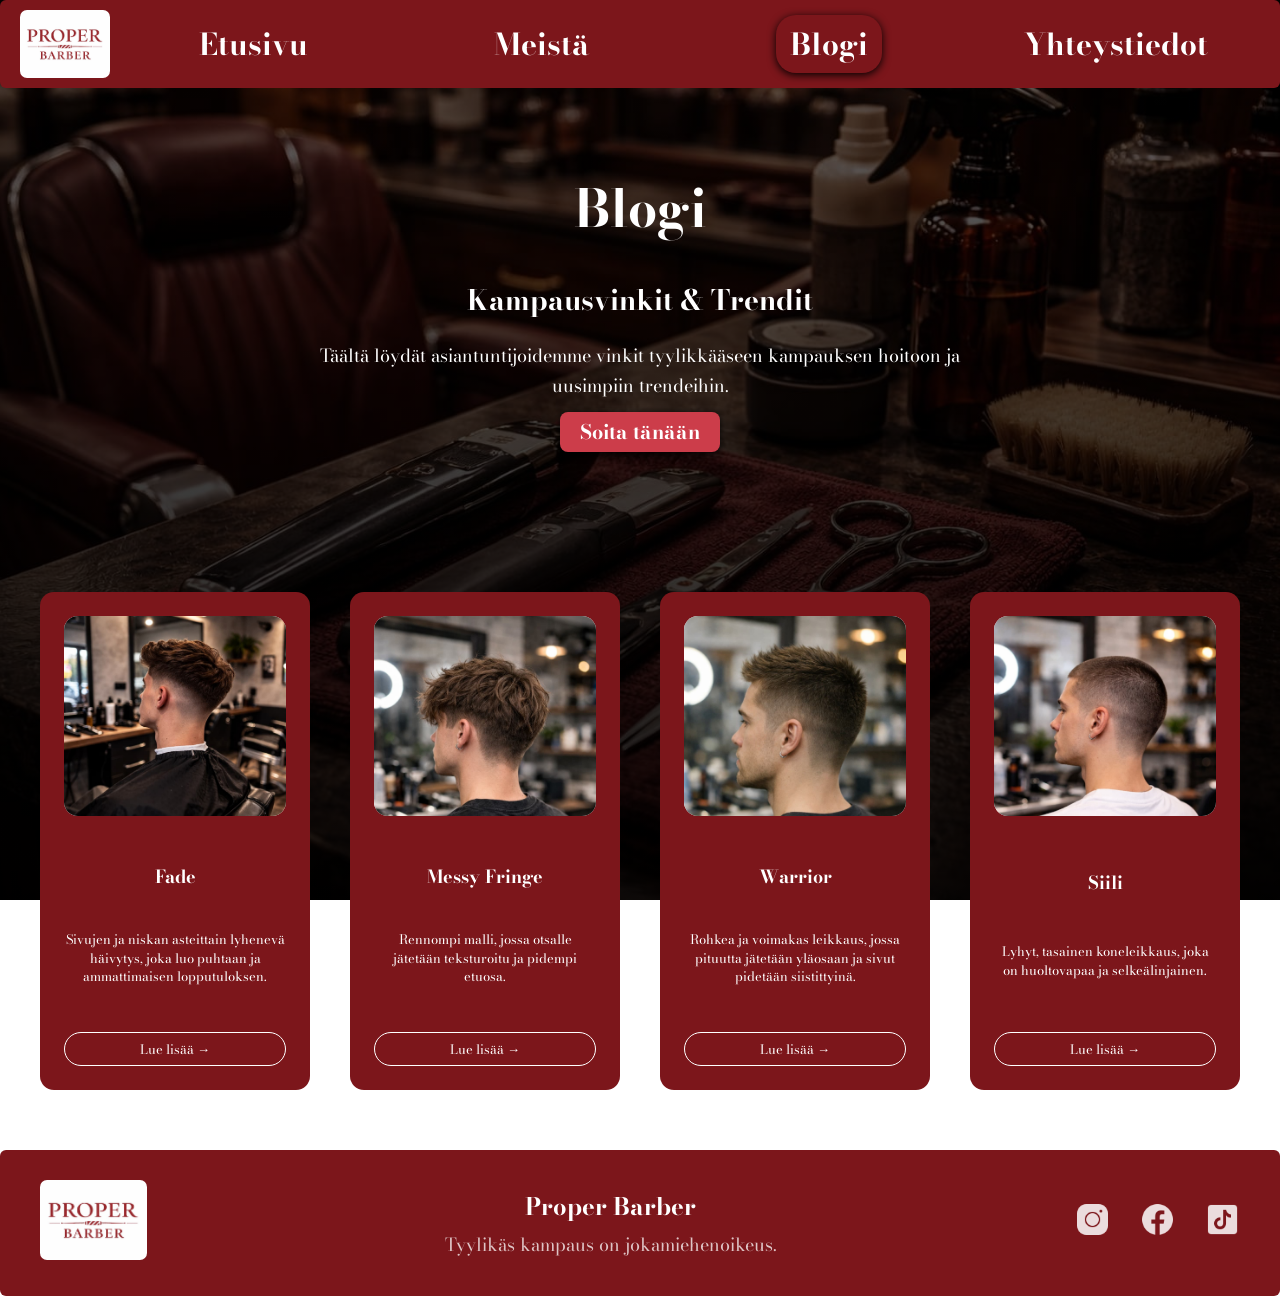
==== blogi.html @ 0a4a6870 "Update blogi.html" ====
<!DOCTYPE html>
<html lang="fi">
<head>
    <meta charset="UTF-8">
    <meta name="viewport" content="width=device-width, initial-scale=1.0">
    <title>Blogi</title>
    <link rel="stylesheet" href="tyyli.css">
    <link rel="preconnect" href="https://fonts.googleapis.com">
    <link rel="preconnect" href="https://fonts.gstatic.com" crossorigin>
    <link href="https://fonts.googleapis.com/css2?family=Bodoni+Moda:wght@400;700&display=swap" rel="stylesheet">
</head>

<body>

<!-- yläpalkki -->
<nav>
    <img class="logo" src="images/common/pb_logo.jpg" alt="Proper Barber logo">
    <ul>
        <li><a href="index.html">Etusivu</a></li>
        <li><a href="meista.html">Meistä</a></li>
        <li><a class="valittu" href="blogi.html">Blogi</a></li>
        <li><a href="yhteystiedot.html">Yhteystiedot</a></li>
    </ul>
</nav>

<!-- otsikko ja teksti -->
<div class="blogi-teksti">
    <h1>Blogi</h1>
    <h2>Kampausvinkit & Trendit</h2>
    <p>Täältä löydät asiantuntijoidemme vinkit tyylikkääseen kampauksen hoitoon ja uusimpiin trendeihin.</p>
    <button class="cta" onclick="location.href='tel:0451671886'">Soita tänään</button>
</div>

<!-- hiustyyli kortit -->
<div class="hius-grid">

    <article class="hius">
        <img src="images/blogi/fade.jpg" alt="Fade hiustyyli">
        <h3>Fade</h3>
        <p>Sivujen ja niskan asteittain lyhenevä häivytys, joka luo puhtaan ja ammattimaisen lopputuloksen.</p>
        <a class="lue-lisaa" href="#">Lue lisää →</a>
    </article>

    <article class="hius">
        <img src="images/blogi/fringe.jpg" alt="Messy Fringe hiustyyli">
        <h3>Messy Fringe</h3>
        <p>Rennompi malli, jossa otsalle jätetään teksturoitu ja pidempi etuosa.</p>
        <a class="lue-lisaa" href="#">Lue lisää →</a>
    </article>

    <article class="hius">
        <img src="images/blogi/warrior.jpg" alt="Warrior hiustyyli">
        <h3>Warrior</h3>
        <p>Rohkea ja voimakas leikkaus, jossa pituutta jätetään yläosaan ja sivut pidetään siistittyinä.</p>
        <a class="lue-lisaa" href="#">Lue lisää →</a>
    </article>

    <article class="hius">
        <img src="images/blogi/buzz.jpg" alt="Siili hiustyyli">
        <h3>Siili</h3>
        <p>Lyhyt, tasainen koneleikkaus, joka on huoltovapaa ja selkeälinjainen.</p>
        <a class="lue-lisaa" href="#">Lue lisää →</a>
    </article>

</div>

<!-- alapalkki -->
<footer>
        <a href="index.html"><img class="logofooter" src="images/common/pb_logo.jpg" alt="Proper Barber logo"></a>

        <div class="footer-mid">
            <p class="footer-title">Proper Barber</p>
            <p>Tyylikäs kampaus on jokamiehenoikeus.</p>
        </div>

        <div class="footer-some">
            <a href="https://instagram.com" target="_blank">
                <img class="instagram" src="images/common/instagram.png" alt="Instagram">
            </a>
            <a href="https://facebook.com" target="_blank">
                <img class="facebook" src="images/common/facebook.png" alt="Facebook">
            </a>
            <a href="https://tiktok.com" target="_blank">
                <img class="tiktok" src="images/common/tiktok.png" alt="TikTok">
            </a>
        </div>
    </footer>

</body>
</html>
---- tyyli.css ----
/* Tästä alkaa Indexin omat CSS */

/* 1. Pääkuvan, kuvatekstin, otsikon ja leipätekstin asetukset */

.paaSisalto {
    display: flex;
    align-items: flex-start;
    gap: 15px;
    color: white;
}

.paa-kuva {
    width: 500px;
    height: 375px;
    border-style: solid;
    border-width: 3px;
    border-radius: 6px;
    margin-left: 5px;  
}

.teksti {
    margin-left: 70px;
}

.otsikko {
    justify-content: center;
    background-color: rgba(0, 0, 0, 0.8);
    text-align: center;
    border-radius: 10px;
    width: 60%;
    margin: 0 auto;
    padding-bottom: 2.5%;
    box-shadow: 5px 5px 5px rgba(1, 1, 1, 1);   
}

.index-esittely {
    color: white;
    font-size: larger;
   justify-content: center;
    display: flex;
    flex-direction: column;
    text-align: center;
    background-color: rgba(0, 0, 0, 0.8);
    border-radius: 12px;
    box-shadow: 0 2px 8px rgba(0, 0, 0, 1);
    width: 74%;
    line-height: 1.5;
    margin-left: 110px;
}

.index-esittely p {
    margin: 14px 0;
}

.index-esittely a {
    text-decoration: underline;
    text-decoration-thickness: 0.02px;
    text-underline-offset: 2px;
}

.index-linkit {
    text-decoration: none;
    color: white;
}

.index-cta {
    background-color: rgb(204, 61, 74);
    color: white;
    width: 160px;
    height: 40px;
    font-size: 20px;
    font-weight: bold;
    border-radius: 8px;
    border: none;
    font-family: inherit;
    box-shadow: 0 2px 8px rgba(0, 0, 0, 1);
    display: block;
    margin-left: auto;
    margin-right: auto;
}

.index-cta:hover {
    transform: scale(1.1);
    cursor: pointer;
}

.index-cta:active {
    opacity: 0.8;
}

/* 2. Toimitilojen kuville, otsikoille ja leipätekstille omat ominaisuudet. */

.toimitilat {
    color: white;
    font-size: larger;
    display: flex;
    align-items: center;
    text-align: center;
    justify-content: space-between;
    background-color: rgb(124, 22, 27);
    border-radius: 12px;
    padding: 20px;
    box-shadow: 0 2px 8px rgba(0, 0, 0, 1);
    max-width: 85%;
    width: 100%;
    margin: 0 auto;
    box-sizing: border-box;
}

.toimitila-kuvat{
    height: 210px;
    border-color: white;
    border-style: solid;
    border-width: 3px;
    border-radius: 6px;
}

/* Tästä alkaa Yhteystieto-sivun omat CSS */

/* 1. Sivun ominaisuudet */
:root {
  --brand-color: rgb(124, 22, 27);
}

.yhteystiedot-main {
  margin: 8px;
}

body {
  margin: 0;
  background-image:
    linear-gradient(rgba(0, 0, 0, 0.6), rgba(0, 0, 0, 0.9)),
    url('parturi.jpg');
  background-size: cover;
  background-position: center;
  background-attachment: fixed;
  font-family: "Bodoni Moda", serif;
}

html {
  scroll-behavior: smooth;
}

/* 2. Navigoinnin ja sen sisällön ominaisuudet */
nav {
  background-color: var(--brand-color);
  display: flex;
  align-items: center;
  border-radius: 6px;
  padding: 10px 20px;
}

nav ul {
  list-style: none;
  display: flex;
  flex: 1;
  justify-content: space-evenly;
  align-items: center;
  margin: 0;
  padding: 0;
  font-size: clamp(20px, 2.5vw, 30px);
  color: white;
}

nav li {
  flex: 1;
  text-align: center;
}

nav a {
  text-decoration: none;
  color: white;
  font-weight: bold;
}

nav a:hover {
  opacity: 0.75;
}

nav a.valittu {
  box-shadow: 0 2px 8px rgba(0, 0, 0, 1);
  padding: 6px 14px;
  border-radius: 20px;
}

.logo {
  display: block;
  width: 90px;
  border-radius: 7px;
}

/* 3. Alku teksti */

.yhteystieto-h1 {
  text-align: center;
  color: white;
  text-shadow: 3px 3px #000000;
  font-size: 45px;
  margin-bottom: 10px;
}

.intro-paragraph {
  text-align: center;
  color: white;
  text-shadow: 2px 2px #000000;
  font-size: 20px;
}

/* 4. maps upotus */

.maps-wrapper {
  display: flex;
  gap: 30px;
  margin-top: 40px;
  margin-bottom: 40px;
  flex-wrap: wrap;
}

.map-card {
  flex: 1 1 calc(33.333% - 20px);
  border-radius: 16px;
  overflow: hidden;
  box-shadow: 0 25px 60px rgba(0, 0, 0, 0.6);
  transition: transform 0.3s ease;
  background-color: var(--brand-color);
  outline: 4px solid var(--brand-color);
}

.map-card iframe {
  border-radius: 16px;
  width: 100%;
  height: 350px;
  border: 0;
}

.map-card:hover {
  transform: translateY(-6px);
}

.card-footer {
  display: flex;
  justify-content: center;
  align-items: center;
  padding: 16px 20px;
}

.yhteystieto-h2 {
  text-align: center;
  color: white;
  font-size: 25px;
  margin: 0;
}

.map-paragraph {
  text-align: center;
  color: white;
  font-size: 17px;
  margin: 0;
}

.card-footer>div {
  flex: 1;
}

.card-footer>div:last-child {
  text-align: center;
}


/* 5. Liikkeiden infosektiot */
.store-sections {
  display: flex;
  flex-direction: column;
  gap: 30px;
  margin-bottom: 50px;
}

.store-info-card {
  display: flex;
  border-radius: 16px;
  overflow: hidden;
  box-shadow: 0 25px 60px rgba(0, 0, 0, 0.6);
  background-color: var(--brand-color);
}

.store-info-left {
  flex: 1;
  padding: 36px 40px;
  display: grid;
  grid-template-columns: minmax(0, 350px) 1fr;
  gap: 30px 0px;
  align-content: start;
}

.store-info-right {
  flex: 0 0 45%;
  max-width: 45%;
  padding: 12px;
}

.store-info-block {
  display: flex;
  flex-direction: column;
  gap: 2px;
}

.store-info-row {
  display: contents;
}

.store-info-text {
  color: white;
  font-size: 17px;
  margin: 0;
  line-height: 1.6;
}

.yhteystieto-h3 {
  color: white;
  font-size: 32px;
  margin: 0 0 4px 0;
  border-bottom: 2px solid rgba(255, 255, 255, 0.25);
  padding-bottom: 14px;
  grid-column: 1 / -1;
}

.yhteystieto-h4 {
  color: white;
  font-size: 20px;
  font-weight: bold;
  text-transform: uppercase;
  letter-spacing: 0.08em;
  margin: 0 0 4px 0;
}

.store-photo {
  width: 100%;
  height: 100%;
  border-radius: 16px;
  object-fit: cover;
  display: block;
}

/* 6. CTA ominaisuudet */

.cta {
  background-color: rgb(204, 61, 74);
  color: white;
  width: 160px;
  height: 40px;
  font-size: 20px;
  font-weight: bold;
  font-family: inherit;
  border: none;
  border-radius: 8px;
  box-shadow: 0 2px 8px rgba(0, 0, 0, 1);
  margin-top: 10px;
}

.cta:hover {
  transform: scale(1.03);
  cursor: pointer;
}

.cta:active {
  background: black;
  opacity: 0.8;
}

/* 7. Footerin ja sen sisällön ominaisuudet */

footer {
  background-color: var(--brand-color);
  display: flex;
  align-items: center;
  justify-content: space-between;
  border-radius: 6px;
  padding: 30px 40px;
  min-height: 80px;
}

.footer-mid {
  text-align: center;
}

.footer-some {
  display: flex;
  align-items: center;
  gap: 30px;
}

.instagram,
.tiktok,
.facebook {
  height: 35px;
  width: auto;
  opacity: 0.85;
}

footer a {
  text-decoration: none;
  color: white;
  font-weight: bold;
}

footer a:hover {
  opacity: 0.75;
}

.footer-title {
  color: white;
  margin: 0 0 6px 0;
  font-size: 24px;
  font-weight: bold;
}

footer p {
  color: rgba(255, 255, 255, 0.75);
  margin: 0;
  font-size: 18px;
}

.logofooter {
  height: 80px;
  width: auto;
  border-radius: 7px;
}

/* 8. Tabletti */
@media (max-width: 1024px) {

  nav a.valittu {
    padding: 4px 6px;
  }

  .logo {
    width: 50px;
  }

  .map-card {
    flex: 1 1 calc(50% - 15px);
  }

  .store-info-card {
    flex-direction: column;
  }

  .store-info-left {
    display: flex;
    flex-direction: column;
    padding: 24px 20px;
    text-align: center;
  }

  .store-info-right {
    flex: none;
    max-width: 100%;
    height: 300px;
    order: -1;
  }

  .store-info-block {
    flex: 1;
  }

  .store-info-row {
    display: flex;
    gap: 20px;
    justify-content: center;
    flex: 1;
  }
}

/* 9. Mobiili */
@media (max-width: 768px) {

  nav {
    padding: 10px 8px 10px 3px;
  }

  nav ul {
    font-size: clamp(10px, 3.8vw, 20px);
    gap: 4px;
  }

  nav a.valittu {
    padding: 4px clamp(4px, 1.5vw, 8px);
  }

  .logo {
    width: clamp(40px, 8vw, 60px);
  }

  body {
    background-attachment: scroll;
  }

  .map-card {
    flex: 1 1 100%;
  }

  .card-footer {
    flex-direction: column;
    text-align: center;
    gap: 12px;
  }

  .store-info-card {
    flex-direction: column;
  }

  .store-info-right {
    flex: none;
    max-width: 100%;
    height: 220px;
  }

  .store-info-left {
    display: flex;
    flex-direction: column;
    padding: 24px 20px;
  }

  .store-info-block {
    width: 100%;
    min-width: 0;
  }

  .store-info-row {
    flex-direction: column;
  }

  footer {
    flex-direction: column;
    text-align: center;
    gap: 20px;
    padding: 24px 16px;
  }
}

/* Tästä alkaa Meistä-sivun omat CSS */

/* 1. CTA:n ominaisuudet*/

.cta-meista {
    background-color: rgb(204, 61, 74);
    color: white;
    width: 180px;
    height: 70px;
    font-size: 20px;
    font-weight: bold;
    font-family: inherit;
    align-self: center;
    margin-top: auto;
    border-style: none;
    border-radius: 8px;
    box-shadow: 0 2px 8px rgba(0, 0, 0, 1);
}

.cta-meista:active {
    background: black;
    opacity: 0.8;
}

.cta-meista:hover{
    transform: scale(1.03);
    cursor: pointer;
}

/* 2. historia sectionin asetukset*/

.historia {
    margin-top: 20px;
    font-family: 'Bodoni Moda', serif;
    font-size: 25px;
    color: rgb(255, 255, 255);
    display: flex;
    flex-direction: column;
    align-items: center;
    text-align: center;
    background-image: 
    linear-gradient(rgba(0, 0, 0, 9), rgba(0, 0, 0, 0.9)),
    url('parturin-työkalut.png');
    border-radius: 12px;
    padding: 20px;
    box-shadow: 0 2px 8px rgba(0, 0, 0, 1);
    background-size: cover;
    background-position: center;
    background-repeat: no-repeat;
    
}

.historia-alaotsikko {
    font-weight: bold;
}

.paul-mitchell {
    font-family: cursive;
    font-size: 18px;
}

/* 3. parturikorttien kuvien asetukset */

.parturin-esittely {
    width: 100%;
    max-width: 200px;
    height: 250px;
    object-fit: cover;
    object-position: top;
    border-radius: 15px;
    margin-bottom: 5px;
    border-style: solid;
    border-width: 3px;
    border-color: white;
}

/* 4. parturikorttien (article) asetukset */
.esittely {
    display: flex;
    flex-direction: column;
    align-items: center;
    text-align: center;
    justify-content: space-between;
    background-color: rgb(124, 22, 27);
    border-radius: 12px;
    padding: 20px;
    box-shadow: 0 2px 8px rgba(0, 0, 0, 1);
    transition: transform 0.3s ease;
    color: white;
    font-size: 20px;
}

.esittely p {
    text-align: center;
}

.esittely:hover {
    transform: scale(1.10);
}

.esittely-otsikko {
 font-size: 35px;
  color: white;
}

.esittely-teksti {
  font-size: 20px;
}

/* 5. Parturikorttien div asetukset*/

.barbers {
    display: grid;
    grid-template-columns: repeat(4, 1fr);
    gap: 20px;
    padding: 20px;
    max-width: 1400px;
    width: 100%;
    margin: 0 auto;
    box-sizing: border-box;
}

/* 6. parturikorttien media query*/

@media (max-width: 900px) {
    .barbers {
        grid-template-columns: repeat(2, 1fr);
    }
}

@media (max-width: 500px) {
    .barbers {
        grid-template-columns: 1fr;
    }

    .parturin-esittely {
        width: 100%;
        height: 250px;
    }
}

/* Tästä alkaa Blogisivun CSS /*

/* 1. Otsikko ja teksti */
.blogi-teksti {
    color: white;
    text-align: center;
    padding: 80px 40px;
}

.blogi-teksti h1 { 
    font-size: 52px; 
    margin: 0 0 30px 0; 
}
.blogi-teksti h2 { 
    font-size: 28px; 
    margin: 0 0 20px 0; 
}
.blogi-teksti p { 
    font-size: 18px; 
    max-width: 700px; 
    margin: 0 auto; 
    line-height: 1.7; 
}

/* 2. Hiustyyli kortit */
.hius-grid {
    display: grid;
    grid-template-columns: repeat(4, 1fr);
    gap: 40px;
    max-width: 1300px;
    margin: 60px auto;
    padding: 0 40px;
}

.hius {
    background-color: var(--brand-color);
    color: white;
    padding: 24px;
    border-radius: 14px;
    text-align: center;
    min-height: 450px;
    display: flex;
    flex-direction: column;
    justify-content: space-between;
    transition: transform 0.3s ease;
    cursor: pointer;
}

.hius:hover { 
    transform: scale(1.05); 
}

.hius img {
    width: 100%;
    height: 200px;
    object-fit: cover;
    object-position: center top;
    border-radius: 14px;
    box-shadow: inset 0 0 0 2px white;
}

.hius h3 { 
    margin: 12px 0 6px 0; 
    font-size: 18px; 
}

.hius p { 
    margin: 0; 
    font-size: 13px; 
    line-height: 1.4; 
}

/* 3. Lue lisää nappi */
.lue-lisaa {
    display: inline-block;
    margin-top: 12px;
    color: white;
    border: 1px solid white;
    padding: 6px 16px;
    border-radius: 20px;
    font-size: 13px;
    text-decoration: none;
    transition: background-color 0.3s ease, transform 0.3s ease;
    cursor: pointer;
}

.lue-lisaa:hover { 
    background-color: white; 
    color: var(--brand-color); 
    transform: scale(1.05); 
}


/* 4. Tabletti */
@media (max-width: 1024px) {
    .hius-grid { 
        grid-template-columns: repeat(2, 1fr); 
    }
    .logo { 
        width: 50px; 
    }
}

/* 5. Mobiili */
@media (max-width: 768px) {
    .hius-grid { 
        grid-template-columns: 1fr;
    }
    .logo { 
        width: clamp(40px, 8vw, 60px); 
    }
}
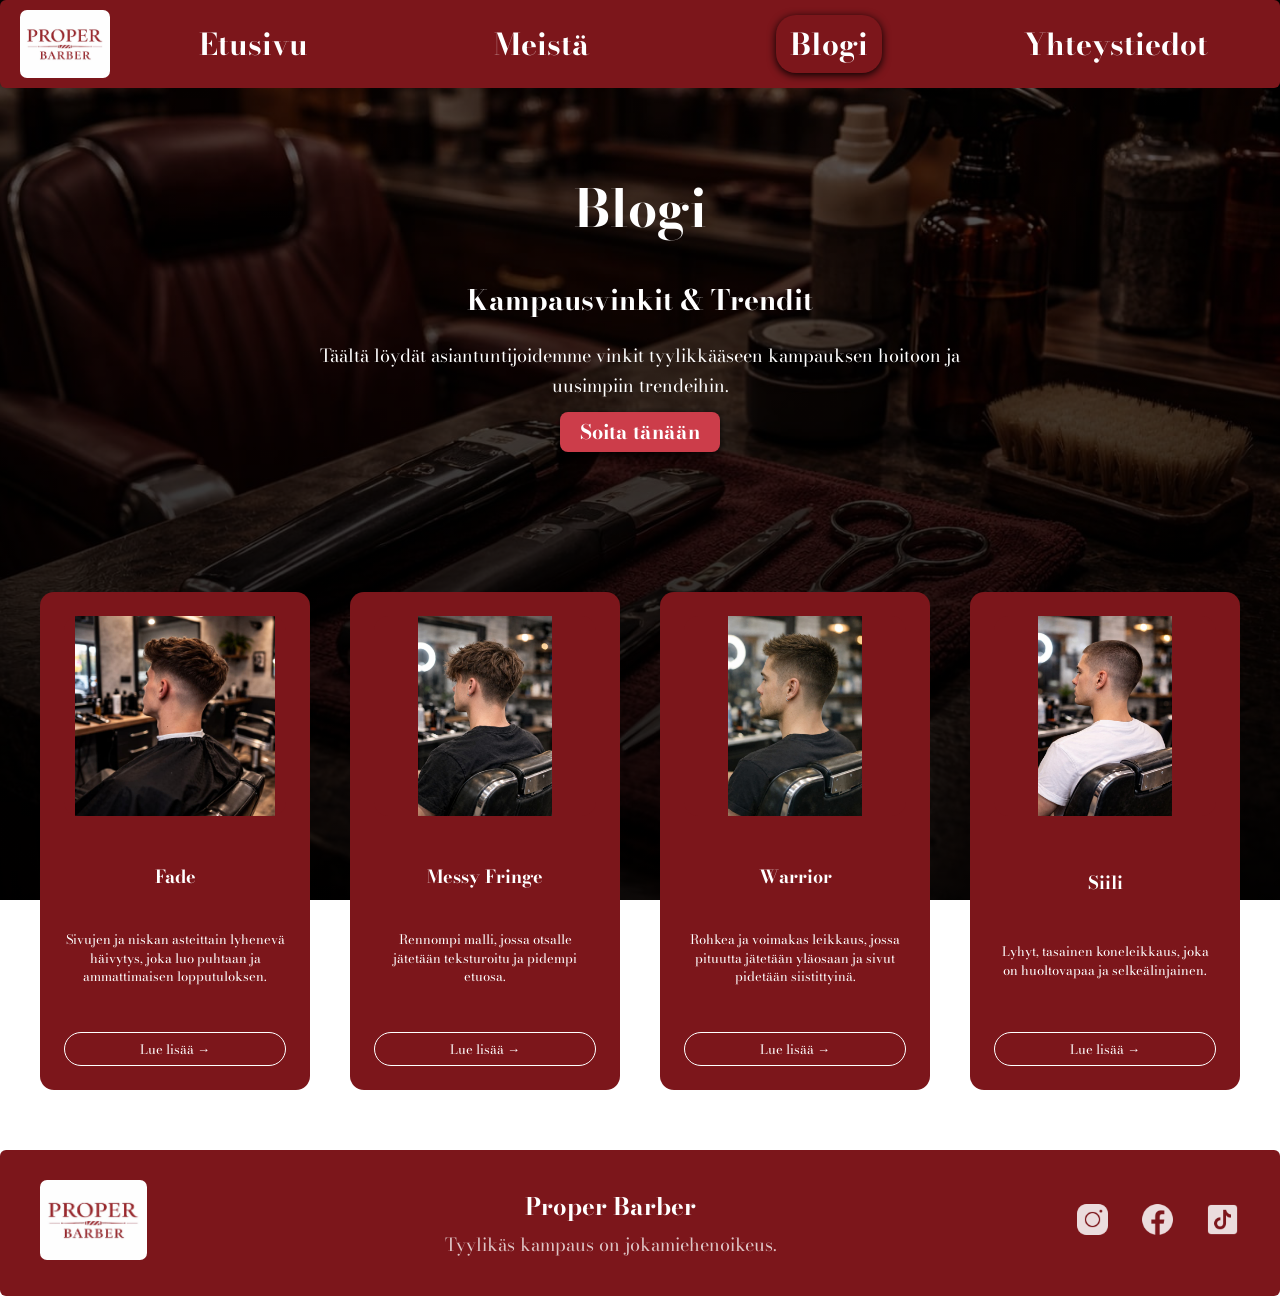
==== commit 41d38f34: "Update blogi.html" ====
--- a/blogi.html
+++ b/blogi.html
@@ -1,9 +1,10 @@
 <!DOCTYPE html>
 <html lang="fi">
+
 <head>
     <meta charset="UTF-8">
     <meta name="viewport" content="width=device-width, initial-scale=1.0">
-    <title>Blogi</title>
+    <title>Proper Barber - Blogi</title>
     <link rel="stylesheet" href="tyyli.css">
     <link rel="preconnect" href="https://fonts.googleapis.com">
     <link rel="preconnect" href="https://fonts.gstatic.com" crossorigin>
@@ -12,60 +13,60 @@
 
 <body>
 
-<!-- yläpalkki -->
-<nav>
-    <img class="logo" src="images/common/pb_logo.jpg" alt="Proper Barber logo">
-    <ul>
-        <li><a href="index.html">Etusivu</a></li>
-        <li><a href="meista.html">Meistä</a></li>
-        <li><a class="valittu" href="blogi.html">Blogi</a></li>
-        <li><a href="yhteystiedot.html">Yhteystiedot</a></li>
-    </ul>
-</nav>
+    <!-- yläpalkki -->
+    <nav>
+        <img class="logo" src="images/common/pb_logo.jpg" alt="Proper Barber logo">
+        <ul>
+            <li><a href="index.html">Etusivu</a></li>
+            <li><a href="meista.html">Meistä</a></li>
+            <li><a class="valittu" href="blogi.html">Blogi</a></li>
+            <li><a href="yhteystiedot.html">Yhteystiedot</a></li>
+        </ul>
+    </nav>
 
-<!-- otsikko ja teksti -->
-<div class="blogi-teksti">
-    <h1>Blogi</h1>
-    <h2>Kampausvinkit & Trendit</h2>
-    <p>Täältä löydät asiantuntijoidemme vinkit tyylikkääseen kampauksen hoitoon ja uusimpiin trendeihin.</p>
-    <button class="cta" onclick="location.href='tel:0451671886'">Soita tänään</button>
-</div>
+    <!-- otsikko ja teksti -->
+    <div class="blogi-teksti">
+        <h1>Blogi</h1>
+        <h2>Kampausvinkit & Trendit</h2>
+        <p>Täältä löydät asiantuntijoidemme vinkit tyylikkääseen kampauksen hoitoon ja uusimpiin trendeihin.</p>
+        <button class="cta" onclick="location.href='tel:0451671886'">Soita tänään</button>
+    </div>
 
-<!-- hiustyyli kortit -->
-<div class="hius-grid">
+    <!-- hiustyyli kortit -->
+    <div class="hius-grid">
 
-    <article class="hius">
-        <img src="images/blogi/fade.jpg" alt="Fade hiustyyli">
-        <h3>Fade</h3>
-        <p>Sivujen ja niskan asteittain lyhenevä häivytys, joka luo puhtaan ja ammattimaisen lopputuloksen.</p>
-        <a class="lue-lisaa" href="#">Lue lisää →</a>
-    </article>
+        <article class="hius">
+            <img src="images/blogi/fade.jpg" alt="Fade hiustyyli">
+            <h3>Fade</h3>
+            <p>Sivujen ja niskan asteittain lyhenevä häivytys, joka luo puhtaan ja ammattimaisen lopputuloksen.</p>
+            <a class="lue-lisaa" href="#">Lue lisää →</a>
+        </article>
 
-    <article class="hius">
-        <img src="images/blogi/fringe.jpg" alt="Messy Fringe hiustyyli">
-        <h3>Messy Fringe</h3>
-        <p>Rennompi malli, jossa otsalle jätetään teksturoitu ja pidempi etuosa.</p>
-        <a class="lue-lisaa" href="#">Lue lisää →</a>
-    </article>
+        <article class="hius">
+            <img src="images/blogi/fringe.jpg" alt="Messy Fringe hiustyyli">
+            <h3>Messy Fringe</h3>
+            <p>Rennompi malli, jossa otsalle jätetään teksturoitu ja pidempi etuosa.</p>
+            <a class="lue-lisaa" href="#">Lue lisää →</a>
+        </article>
 
-    <article class="hius">
-        <img src="images/blogi/warrior.jpg" alt="Warrior hiustyyli">
-        <h3>Warrior</h3>
-        <p>Rohkea ja voimakas leikkaus, jossa pituutta jätetään yläosaan ja sivut pidetään siistittyinä.</p>
-        <a class="lue-lisaa" href="#">Lue lisää →</a>
-    </article>
+        <article class="hius">
+            <img src="images/blogi/warrior.jpg" alt="Warrior hiustyyli">
+            <h3>Warrior</h3>
+            <p>Rohkea ja voimakas leikkaus, jossa pituutta jätetään yläosaan ja sivut pidetään siistittyinä.</p>
+            <a class="lue-lisaa" href="#">Lue lisää →</a>
+        </article>
 
-    <article class="hius">
-        <img src="images/blogi/buzz.jpg" alt="Siili hiustyyli">
-        <h3>Siili</h3>
-        <p>Lyhyt, tasainen koneleikkaus, joka on huoltovapaa ja selkeälinjainen.</p>
-        <a class="lue-lisaa" href="#">Lue lisää →</a>
-    </article>
+        <article class="hius">
+            <img src="images/blogi/buzz.jpg" alt="Siili hiustyyli">
+            <h3>Siili</h3>
+            <p>Lyhyt, tasainen koneleikkaus, joka on huoltovapaa ja selkeälinjainen.</p>
+            <a class="lue-lisaa" href="#">Lue lisää →</a>
+        </article>
 
-</div>
+    </div>
 
-<!-- alapalkki -->
-<footer>
+    <!-- alapalkki -->
+    <footer>
         <a href="index.html"><img class="logofooter" src="images/common/pb_logo.jpg" alt="Proper Barber logo"></a>
 
         <div class="footer-mid">
@@ -87,11 +88,5 @@
     </footer>
 
 </body>
+
 </html>
-
-
-
-
-
-
-
--- a/tyyli.css
+++ b/tyyli.css
@@ -130,7 +130,7 @@
   margin: 0;
   background-image:
     linear-gradient(rgba(0, 0, 0, 0.6), rgba(0, 0, 0, 0.9)),
-    url('parturi.jpg');
+    url('images/common/parturi.jpg');
   background-size: cover;
   background-position: center;
   background-attachment: fixed;
@@ -734,10 +734,9 @@
 .hius img {
     width: 100%;
     height: 200px;
-    object-fit: cover;
-    object-position: center top;
+    object-fit: contain;
     border-radius: 14px;
-    box-shadow: inset 0 0 0 2px white;
+    background-color: var(--brand-color);
 }
 
 .hius h3 { 
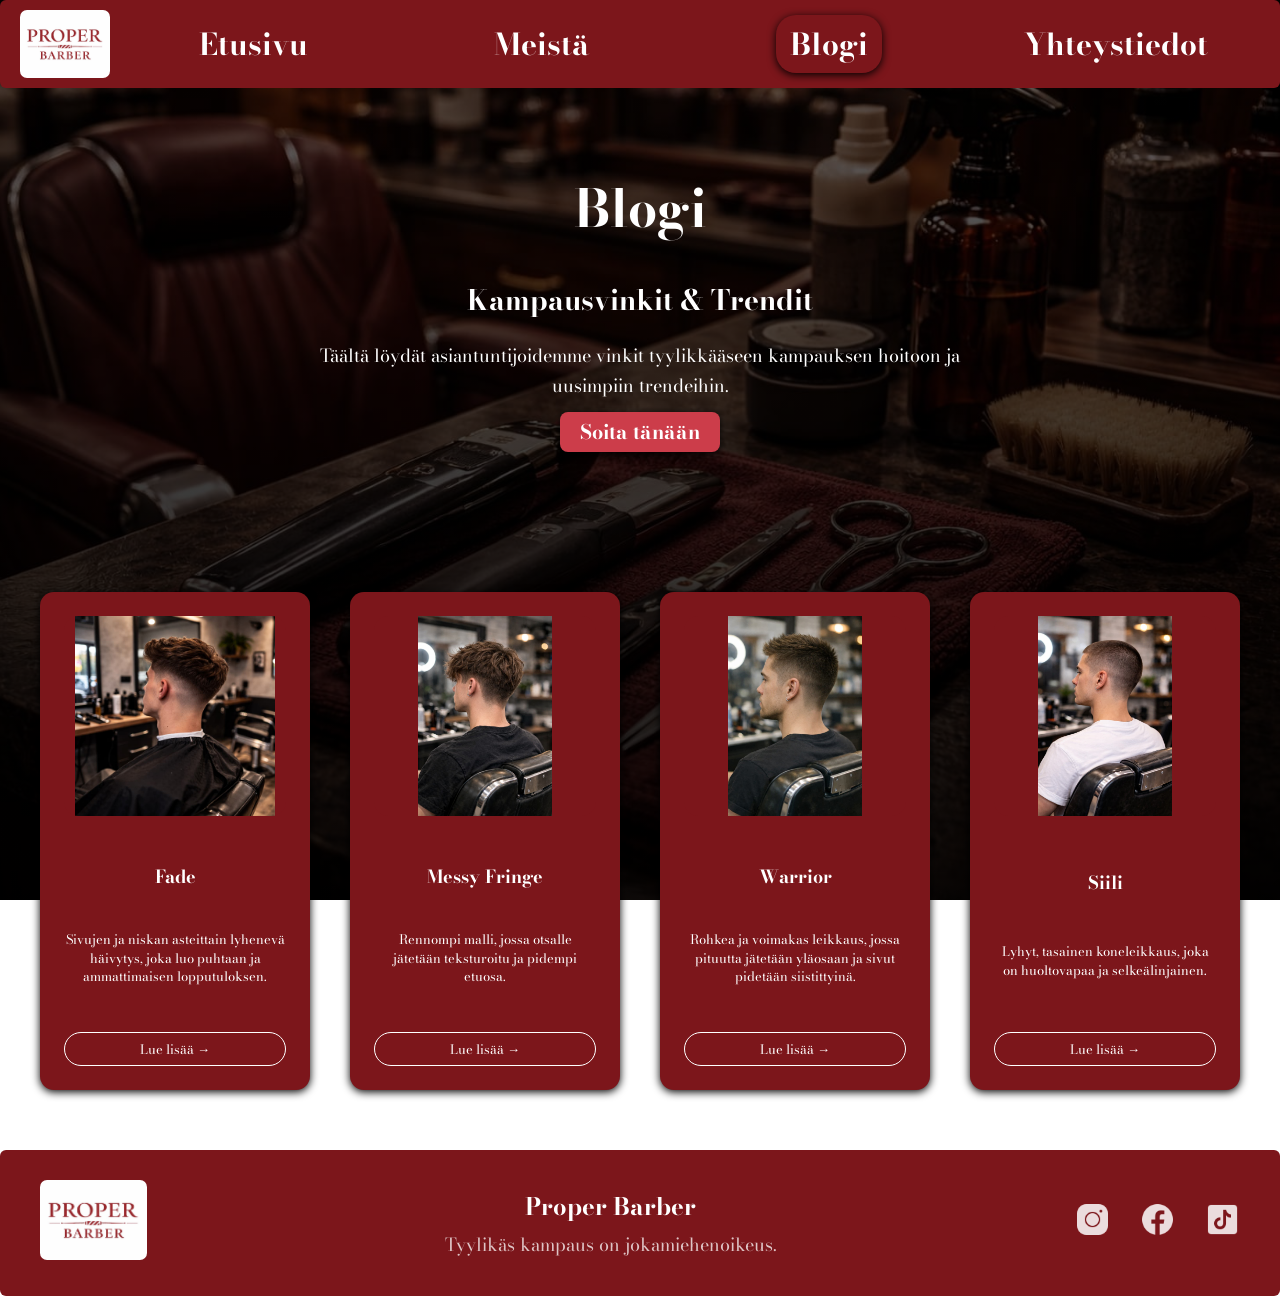
==== commit b92baca1: "Update blogi.html" ====
--- a/blogi.html
+++ b/blogi.html
@@ -15,7 +15,7 @@
 
     <!-- yläpalkki -->
     <nav>
-        <img class="logo" src="images/common/pb_logo.jpg" alt="Proper Barber logo">
+        <a href="index.html"><img class="logo" src="images/common/pb_logo.jpg" alt="Proper Barber logo"></a>
         <ul>
             <li><a href="index.html">Etusivu</a></li>
             <li><a href="meista.html">Meistä</a></li>
@@ -90,3 +90,4 @@
 </body>
 
 </html>
+
--- a/tyyli.css
+++ b/tyyli.css
@@ -3,116 +3,116 @@
 /* 1. Pääkuvan, kuvatekstin, otsikon ja leipätekstin asetukset */
 
 .paaSisalto {
-    display: flex;
-    align-items: flex-start;
-    gap: 15px;
-    color: white;
+  display: flex;
+  align-items: flex-start;
+  gap: 15px;
+  color: white;
 }
 
 .paa-kuva {
-    width: 500px;
-    height: 375px;
-    border-style: solid;
-    border-width: 3px;
-    border-radius: 6px;
-    margin-left: 5px;  
+  width: 500px;
+  height: 375px;
+  border-style: solid;
+  border-width: 3px;
+  border-radius: 6px;
+  margin-left: 5px;
 }
 
 .teksti {
-    margin-left: 70px;
+  margin-left: 70px;
 }
 
 .otsikko {
-    justify-content: center;
-    background-color: rgba(0, 0, 0, 0.8);
-    text-align: center;
-    border-radius: 10px;
-    width: 60%;
-    margin: 0 auto;
-    padding-bottom: 2.5%;
-    box-shadow: 5px 5px 5px rgba(1, 1, 1, 1);   
+  justify-content: center;
+  background-color: rgba(0, 0, 0, 0.8);
+  text-align: center;
+  border-radius: 10px;
+  width: 60%;
+  margin: 0 auto;
+  padding-bottom: 2.5%;
+  box-shadow: 5px 5px 5px rgba(1, 1, 1, 1);
 }
 
 .index-esittely {
-    color: white;
-    font-size: larger;
-   justify-content: center;
-    display: flex;
-    flex-direction: column;
-    text-align: center;
-    background-color: rgba(0, 0, 0, 0.8);
-    border-radius: 12px;
-    box-shadow: 0 2px 8px rgba(0, 0, 0, 1);
-    width: 74%;
-    line-height: 1.5;
-    margin-left: 110px;
+  color: white;
+  font-size: larger;
+  justify-content: center;
+  display: flex;
+  flex-direction: column;
+  text-align: center;
+  background-color: rgba(0, 0, 0, 0.8);
+  border-radius: 12px;
+  box-shadow: 0 2px 8px rgba(0, 0, 0, 1);
+  width: 74%;
+  line-height: 1.5;
+  margin-left: 110px;
 }
 
 .index-esittely p {
-    margin: 14px 0;
+  margin: 14px 0;
 }
 
 .index-esittely a {
-    text-decoration: underline;
-    text-decoration-thickness: 0.02px;
-    text-underline-offset: 2px;
+  text-decoration: underline;
+  text-decoration-thickness: 0.02px;
+  text-underline-offset: 2px;
 }
 
 .index-linkit {
-    text-decoration: none;
-    color: white;
+  text-decoration: none;
+  color: white;
 }
 
 .index-cta {
-    background-color: rgb(204, 61, 74);
-    color: white;
-    width: 160px;
-    height: 40px;
-    font-size: 20px;
-    font-weight: bold;
-    border-radius: 8px;
-    border: none;
-    font-family: inherit;
-    box-shadow: 0 2px 8px rgba(0, 0, 0, 1);
-    display: block;
-    margin-left: auto;
-    margin-right: auto;
+  background-color: rgb(204, 61, 74);
+  color: white;
+  width: 160px;
+  height: 40px;
+  font-size: 20px;
+  font-weight: bold;
+  border-radius: 8px;
+  border: none;
+  font-family: inherit;
+  box-shadow: 0 2px 8px rgba(0, 0, 0, 1);
+  display: block;
+  margin-left: auto;
+  margin-right: auto;
 }
 
 .index-cta:hover {
-    transform: scale(1.1);
-    cursor: pointer;
+  transform: scale(1.1);
+  cursor: pointer;
 }
 
 .index-cta:active {
-    opacity: 0.8;
+  opacity: 0.8;
 }
 
 /* 2. Toimitilojen kuville, otsikoille ja leipätekstille omat ominaisuudet. */
 
 .toimitilat {
-    color: white;
-    font-size: larger;
-    display: flex;
-    align-items: center;
-    text-align: center;
-    justify-content: space-between;
-    background-color: rgb(124, 22, 27);
-    border-radius: 12px;
-    padding: 20px;
-    box-shadow: 0 2px 8px rgba(0, 0, 0, 1);
-    max-width: 85%;
-    width: 100%;
-    margin: 0 auto;
-    box-sizing: border-box;
-}
-
-.toimitila-kuvat{
-    height: 210px;
-    border-color: white;
-    border-style: solid;
-    border-width: 3px;
-    border-radius: 6px;
+  color: white;
+  font-size: larger;
+  display: flex;
+  align-items: center;
+  text-align: center;
+  justify-content: space-between;
+  background-color: rgb(124, 22, 27);
+  border-radius: 12px;
+  padding: 20px;
+  box-shadow: 0 2px 8px rgba(0, 0, 0, 1);
+  max-width: 85%;
+  width: 100%;
+  margin: 0 auto;
+  box-sizing: border-box;
+}
+
+.toimitila-kuvat {
+  height: 210px;
+  border-color: white;
+  border-style: solid;
+  border-width: 3px;
+  border-radius: 6px;
 }
 
 /* Tästä alkaa Yhteystieto-sivun omat CSS */
@@ -543,103 +543,103 @@
 /* 1. CTA:n ominaisuudet*/
 
 .cta-meista {
-    background-color: rgb(204, 61, 74);
-    color: white;
-    width: 180px;
-    height: 70px;
-    font-size: 20px;
-    font-weight: bold;
-    font-family: inherit;
-    align-self: center;
-    margin-top: auto;
-    border-style: none;
-    border-radius: 8px;
-    box-shadow: 0 2px 8px rgba(0, 0, 0, 1);
+  background-color: rgb(204, 61, 74);
+  color: white;
+  width: 180px;
+  height: 70px;
+  font-size: 20px;
+  font-weight: bold;
+  font-family: inherit;
+  align-self: center;
+  margin-top: auto;
+  border-style: none;
+  border-radius: 8px;
+  box-shadow: 0 2px 8px rgba(0, 0, 0, 1);
 }
 
 .cta-meista:active {
-    background: black;
-    opacity: 0.8;
-}
-
-.cta-meista:hover{
-    transform: scale(1.03);
-    cursor: pointer;
+  background: black;
+  opacity: 0.8;
+}
+
+.cta-meista:hover {
+  transform: scale(1.03);
+  cursor: pointer;
 }
 
 /* 2. historia sectionin asetukset*/
 
 .historia {
-    margin-top: 20px;
-    font-family: 'Bodoni Moda', serif;
-    font-size: 25px;
-    color: rgb(255, 255, 255);
-    display: flex;
-    flex-direction: column;
-    align-items: center;
-    text-align: center;
-    background-image: 
+  margin-top: 20px;
+  font-family: 'Bodoni Moda', serif;
+  font-size: 25px;
+  color: rgb(255, 255, 255);
+  display: flex;
+  flex-direction: column;
+  align-items: center;
+  text-align: center;
+  background-image:
     linear-gradient(rgba(0, 0, 0, 9), rgba(0, 0, 0, 0.9)),
     url('parturin-työkalut.png');
-    border-radius: 12px;
-    padding: 20px;
-    box-shadow: 0 2px 8px rgba(0, 0, 0, 1);
-    background-size: cover;
-    background-position: center;
-    background-repeat: no-repeat;
-    
+  border-radius: 12px;
+  padding: 20px;
+  box-shadow: 0 2px 8px rgba(0, 0, 0, 1);
+  background-size: cover;
+  background-position: center;
+  background-repeat: no-repeat;
+
 }
 
 .historia-alaotsikko {
-    font-weight: bold;
+  font-weight: bold;
 }
 
 .paul-mitchell {
-    font-family: cursive;
-    font-size: 18px;
+  font-family: cursive;
+  font-size: 18px;
 }
 
 /* 3. parturikorttien kuvien asetukset */
 
 .parturin-esittely {
-    width: 100%;
-    max-width: 200px;
-    height: 250px;
-    object-fit: cover;
-    object-position: top;
-    border-radius: 15px;
-    margin-bottom: 5px;
-    border-style: solid;
-    border-width: 3px;
-    border-color: white;
+  width: 100%;
+  max-width: 200px;
+  height: 250px;
+  object-fit: cover;
+  object-position: top;
+  border-radius: 15px;
+  margin-bottom: 5px;
+  border-style: solid;
+  border-width: 3px;
+  border-color: white;
 }
 
 /* 4. parturikorttien (article) asetukset */
 .esittely {
-    display: flex;
-    flex-direction: column;
-    align-items: center;
-    text-align: center;
-    justify-content: space-between;
-    background-color: rgb(124, 22, 27);
-    border-radius: 12px;
-    padding: 20px;
-    box-shadow: 0 2px 8px rgba(0, 0, 0, 1);
-    transition: transform 0.3s ease;
-    color: white;
-    font-size: 20px;
+  display: flex;
+  flex-direction: column;
+  align-items: center;
+  text-align: center;
+  justify-content: space-between;
+  background-color: rgb(124, 22, 27);
+  border-radius: 12px;
+  padding: 20px;
+  box-shadow: 0 2px 8px rgba(0, 0, 0, 1);
+  transition: transform 0.3s ease;
+  color: white;
+  font-size: 20px;
 }
 
 .esittely p {
-    text-align: center;
+  text-align: center;
 }
 
 .esittely:hover {
-    transform: scale(1.10);
+  transform: scale(1.05);
 }
 
 .esittely-otsikko {
- font-size: 35px;
+  font-size: 35px;
   color: white;
 }
 
@@ -650,143 +650,148 @@
 /* 5. Parturikorttien div asetukset*/
 
 .barbers {
-    display: grid;
-    grid-template-columns: repeat(4, 1fr);
-    gap: 20px;
-    padding: 20px;
-    max-width: 1400px;
+  display: grid;
+  grid-template-columns: repeat(4, 1fr);
+  gap: 20px;
+  padding: 20px;
+  max-width: 1400px;
+  width: 100%;
+  margin: 0 auto;
+  box-sizing: border-box;
+}
+
+/* 6. parturikorttien media query*/
+
+@media (max-width: 900px) {
+  .barbers {
+    grid-template-columns: repeat(2, 1fr);
+  }
+}
+
+@media (max-width: 500px) {
+  .barbers {
+    grid-template-columns: 1fr;
+  }
+
+  .parturin-esittely {
     width: 100%;
-    margin: 0 auto;
-    box-sizing: border-box;
-}
-
-/* 6. parturikorttien media query*/
-
-@media (max-width: 900px) {
-    .barbers {
-        grid-template-columns: repeat(2, 1fr);
-    }
-}
-
-@media (max-width: 500px) {
-    .barbers {
-        grid-template-columns: 1fr;
-    }
-
-    .parturin-esittely {
-        width: 100%;
-        height: 250px;
-    }
+    height: 250px;
+  }
 }
 
 /* Tästä alkaa Blogisivun CSS /*
 
 /* 1. Otsikko ja teksti */
 .blogi-teksti {
-    color: white;
-    text-align: center;
-    padding: 80px 40px;
-}
-
-.blogi-teksti h1 { 
-    font-size: 52px; 
-    margin: 0 0 30px 0; 
-}
-.blogi-teksti h2 { 
-    font-size: 28px; 
-    margin: 0 0 20px 0; 
-}
-.blogi-teksti p { 
-    font-size: 18px; 
-    max-width: 700px; 
-    margin: 0 auto; 
-    line-height: 1.7; 
+  color: white;
+  text-align: center;
+  padding: 80px 40px;
+}
+
+.blogi-teksti h1 {
+  font-size: 52px;
+  margin: 0 0 30px 0;
+}
+
+.blogi-teksti h2 {
+  font-size: 28px;
+  margin: 0 0 20px 0;
+}
+
+.blogi-teksti p {
+  font-size: 18px;
+  max-width: 700px;
+  margin: 0 auto;
+  line-height: 1.7;
 }
 
 /* 2. Hiustyyli kortit */
 .hius-grid {
-    display: grid;
-    grid-template-columns: repeat(4, 1fr);
-    gap: 40px;
-    max-width: 1300px;
-    margin: 60px auto;
-    padding: 0 40px;
+  display: grid;
+  grid-template-columns: repeat(4, 1fr);
+  gap: 40px;
+  max-width: 1300px;
+  margin: 60px auto;
+  padding: 0 40px;
 }
 
 .hius {
-    background-color: var(--brand-color);
-    color: white;
-    padding: 24px;
-    border-radius: 14px;
-    text-align: center;
-    min-height: 450px;
-    display: flex;
-    flex-direction: column;
-    justify-content: space-between;
-    transition: transform 0.3s ease;
-    cursor: pointer;
-}
-
-.hius:hover { 
-    transform: scale(1.05); 
+  background-color: var(--brand-color);
+  color: white;
+  padding: 24px;
+  border-radius: 14px;
+  text-align: center;
+  min-height: 450px;
+  display: flex;
+  flex-direction: column;
+  justify-content: space-between;
+  transition: transform 0.3s ease;
+  cursor: pointer;
+  box-shadow: 0 2px 8px rgba(0, 0, 0, 1);
+  }
+
+.hius:hover {
+  transform: scale(1.05);
 }
 
 .hius img {
-    width: 100%;
-    height: 200px;
-    object-fit: contain;
-    border-radius: 14px;
-    background-color: var(--brand-color);
-}
-
-.hius h3 { 
-    margin: 12px 0 6px 0; 
-    font-size: 18px; 
-}
-
-.hius p { 
-    margin: 0; 
-    font-size: 13px; 
-    line-height: 1.4; 
+  width: 100%;
+  height: 200px;
+  object-fit: contain;
+  border-radius: 14px;
+  background-color: var(--brand-color);
+}
+
+.hius h3 {
+  margin: 12px 0 6px 0;
+  font-size: 18px;
+}
+
+.hius p {
+  margin: 0;
+  font-size: 13px;
+  line-height: 1.4;
 }
 
 /* 3. Lue lisää nappi */
 .lue-lisaa {
-    display: inline-block;
-    margin-top: 12px;
-    color: white;
-    border: 1px solid white;
-    padding: 6px 16px;
-    border-radius: 20px;
-    font-size: 13px;
-    text-decoration: none;
-    transition: background-color 0.3s ease, transform 0.3s ease;
-    cursor: pointer;
-}
-
-.lue-lisaa:hover { 
-    background-color: white; 
-    color: var(--brand-color); 
-    transform: scale(1.05); 
+  display: inline-block;
+  margin-top: 12px;
+  color: white;
+  border: 1px solid white;
+  padding: 6px 16px;
+  border-radius: 20px;
+  font-size: 13px;
+  text-decoration: none;
+  transition: background-color 0.3s ease, transform 0.3s ease;
+  cursor: pointer;
+}
+
+.lue-lisaa:hover {
+  background-color: white;
+  color: var(--brand-color);
+  transform: scale(1.05);
 }
 
 
 /* 4. Tabletti */
 @media (max-width: 1024px) {
-    .hius-grid { 
-        grid-template-columns: repeat(2, 1fr); 
-    }
-    .logo { 
-        width: 50px; 
-    }
+  .hius-grid {
+    grid-template-columns: repeat(2, 1fr);
+  }
+
+  .logo {
+    width: 50px;
+  }
 }
 
 /* 5. Mobiili */
 @media (max-width: 768px) {
-    .hius-grid { 
-        grid-template-columns: 1fr;
-    }
-    .logo { 
-        width: clamp(40px, 8vw, 60px); 
-    }
-}
+  .hius-grid {
+    grid-template-columns: 1fr;
+  }
+
+  .logo {
+    width: clamp(40px, 8vw, 60px);
+  }
+}
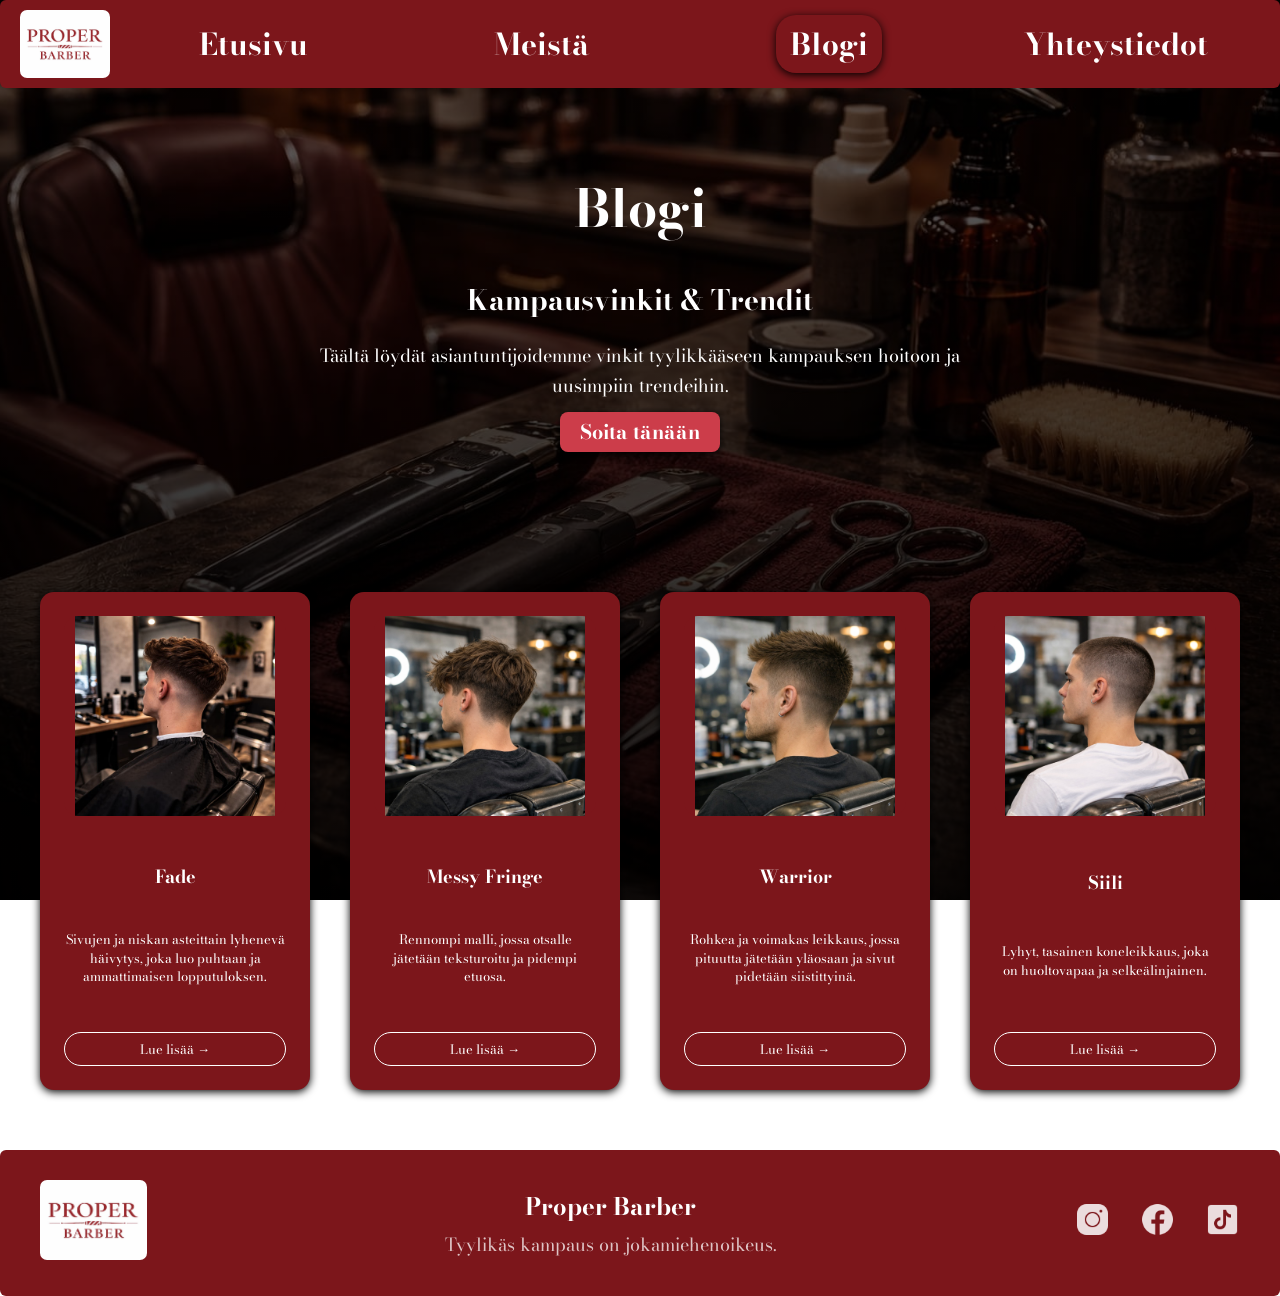
==== commit e882c43c: "Update blogi.html" ====
--- a/blogi.html
+++ b/blogi.html
@@ -39,28 +39,28 @@
             <img src="images/blogi/fade.jpg" alt="Fade hiustyyli">
             <h3>Fade</h3>
             <p>Sivujen ja niskan asteittain lyhenevä häivytys, joka luo puhtaan ja ammattimaisen lopputuloksen.</p>
-            <a class="lue-lisaa" href="#">Lue lisää →</a>
+            <a class="lue-lisaa" href="https://simple.wikipedia.org/wiki/Fade_(hairstyle)">Lue lisää →</a>
         </article>
 
         <article class="hius">
             <img src="images/blogi/fringe.jpg" alt="Messy Fringe hiustyyli">
             <h3>Messy Fringe</h3>
             <p>Rennompi malli, jossa otsalle jätetään teksturoitu ja pidempi etuosa.</p>
-            <a class="lue-lisaa" href="#">Lue lisää →</a>
+            <a class="lue-lisaa" href="https://www.gatsbyglobal.com/en/technique/fringehairstyle/">Lue lisää →</a>
         </article>
 
         <article class="hius">
             <img src="images/blogi/warrior.jpg" alt="Warrior hiustyyli">
             <h3>Warrior</h3>
             <p>Rohkea ja voimakas leikkaus, jossa pituutta jätetään yläosaan ja sivut pidetään siistittyinä.</p>
-            <a class="lue-lisaa" href="#">Lue lisää →</a>
+            <a class="lue-lisaa" href="https://forteseries.com/blogs/news/warrior-haircut-101-a-style-thats-built-to-conquer?srsltid=AfmBOoqKOlYLNRUY8XDJbIeEjE_bs6nwJTt5phs3HB844Q7x1kEDB1Z4">Lue lisää →</a>
         </article>
 
         <article class="hius">
             <img src="images/blogi/buzz.jpg" alt="Siili hiustyyli">
             <h3>Siili</h3>
             <p>Lyhyt, tasainen koneleikkaus, joka on huoltovapaa ja selkeälinjainen.</p>
-            <a class="lue-lisaa" href="#">Lue lisää →</a>
+            <a class="lue-lisaa" href="https://manofmany.com/style/hairstyles-grooming/buzz-cut-fade-haircuts-men">Lue lisää →</a>
         </article>
 
     </div>
@@ -91,3 +91,4 @@
 
 </html>
 
+
--- a/tyyli.css
+++ b/tyyli.css
@@ -1,3 +1,174 @@
+/* Yhteiset CSS */
+/* 1. Sivusto asetukset */
+:root {
+  --brand-color: rgb(124, 22, 27);
+}
+
+body {
+  margin: 0;
+  background-image:
+    linear-gradient(rgba(0, 0, 0, 0.6), rgba(0, 0, 0, 0.9)),
+    url('images/common/parturi.jpg');
+  background-size: cover;
+  background-position: center;
+  background-attachment: fixed;
+  font-family: "Bodoni Moda", serif;
+}
+
+html {
+  scroll-behavior: smooth;
+}
+
+/* 2. Navigoinnin ja sen sisällön ominaisuudet */
+nav {
+  background-color: var(--brand-color);
+  display: flex;
+  align-items: center;
+  border-radius: 6px;
+  padding: 10px 20px;
+}
+
+nav ul {
+  list-style: none;
+  display: flex;
+  flex: 1;
+  justify-content: space-evenly;
+  align-items: center;
+  margin: 0;
+  padding: 0;
+  font-size: clamp(20px, 2.5vw, 30px);
+  color: white;
+}
+
+nav li {
+  flex: 1;
+  text-align: center;
+}
+
+nav a {
+  text-decoration: none;
+  color: white;
+  font-weight: bold;
+}
+
+nav a:hover {
+  opacity: 0.75;
+}
+
+nav a.valittu {
+  box-shadow: 0 2px 8px rgba(0, 0, 0, 1);
+  padding: 6px 14px;
+  border-radius: 20px;
+}
+
+.logo {
+  display: block;
+  width: 90px;
+  border-radius: 7px;
+}
+
+/* 3. Footerin ja sen sisällön ominaisuudet */
+
+footer {
+  background-color: var(--brand-color);
+  display: flex;
+  align-items: center;
+  justify-content: space-between;
+  border-radius: 6px;
+  padding: 30px 40px;
+  min-height: 80px;
+}
+
+.footer-mid {
+  text-align: center;
+}
+
+.footer-some {
+  display: flex;
+  align-items: center;
+  gap: 30px;
+}
+
+.instagram,
+.tiktok,
+.facebook {
+  height: 35px;
+  width: auto;
+  opacity: 0.85;
+}
+
+footer a {
+  text-decoration: none;
+  color: white;
+  font-weight: bold;
+}
+
+footer a:hover {
+  opacity: 0.75;
+}
+
+.footer-title {
+  color: white;
+  margin: 0 0 6px 0;
+  font-size: 24px;
+  font-weight: bold;
+}
+
+footer p {
+  color: rgba(255, 255, 255, 0.75);
+  margin: 0;
+  font-size: 18px;
+}
+
+.logofooter {
+  height: 80px;
+  width: auto;
+  border-radius: 7px;
+}
+
+/* 4. Tabletti */
+@media (max-width: 1024px) {
+
+  nav a.valittu {
+    padding: 4px 6px;
+  }
+
+  .logo {
+    width: 50px;
+  }
+}
+
+  /* 5. Mobiili */
+@media (max-width: 768px) {
+
+  nav {
+    padding: 10px 8px 10px 3px;
+  }
+
+  nav ul {
+    font-size: clamp(10px, 3.8vw, 20px);
+    gap: 4px;
+  }
+
+  nav a.valittu {
+    padding: 4px clamp(4px, 1.5vw, 8px);
+  }
+
+  .logo {
+    width: clamp(40px, 8vw, 60px);
+  }
+
+  body {
+    background-attachment: scroll;
+  }
+
+  footer {
+    flex-direction: column;
+    text-align: center;
+    gap: 20px;
+    padding: 24px 16px;
+  }
+}
 /* Tästä alkaa Indexin omat CSS */
 
 /* 1. Pääkuvan, kuvatekstin, otsikon ja leipätekstin asetukset */
@@ -11,15 +182,11 @@
 
 .paa-kuva {
   width: 500px;
-  height: 375px;
+  height: 410px;
   border-style: solid;
   border-width: 3px;
   border-radius: 6px;
-  margin-left: 5px;
-}
-
-.teksti {
-  margin-left: 70px;
+  margin-left: 110px;
 }
 
 .otsikko {
@@ -35,7 +202,7 @@
 
 .index-esittely {
   color: white;
-  font-size: larger;
+  font-size: clamp(0.9rem, 1.5vw, 1.2rem);
   justify-content: center;
   display: flex;
   flex-direction: column;
@@ -88,11 +255,46 @@
   opacity: 0.8;
 }
 
-/* 2. Toimitilojen kuville, otsikoille ja leipätekstille omat ominaisuudet. */
+/* 2. Hinnaston tyyliasetukset */
+.hinnasto {
+    background-color: rgba(0, 0, 0, 0.8);
+    border-radius: 6px;
+    max-width: 65%;
+    margin: 0 auto;
+    padding: 2px;
+    text-align: center;
+    box-shadow: 0 2px 8px rgba(0, 0, 0, 1);
+    font-size: clamp(0.9rem, 1.5vw, 1.2rem);
+}
+
+.hinnasto h2 {
+    color: white;
+    margin-bottom: 20px;
+}
+
+.hinnasto-lista {
+    list-style: none;
+    padding: 0;
+    margin: 0;
+    color: #ddd;
+}
+
+.hinnasto-lista li {
+    display: flex;
+    justify-content: space-between;
+    padding: 10px 16px;
+    border-bottom: 1px solid #3d1515;
+}
+
+.hinnasto-lista li:last-child {
+    border-bottom: none;
+}
+
+/* 3. Toimitilojen kuville, otsikoille ja leipätekstille omat ominaisuudet. */
 
 .toimitilat {
   color: white;
-  font-size: larger;
+  font-size: clamp(0.9rem, 1.5vw, 1.2rem);
   display: flex;
   align-items: center;
   text-align: center;
@@ -102,7 +304,6 @@
   padding: 20px;
   box-shadow: 0 2px 8px rgba(0, 0, 0, 1);
   max-width: 85%;
-  width: 100%;
   margin: 0 auto;
   box-sizing: border-box;
 }
@@ -115,81 +316,69 @@
   border-radius: 6px;
 }
 
+/* 4. Asetukset puhelimelle (alle 1175px leveys) */
+
+@media (max-width: 1175px) {
+
+    /* Pääsisältö pystysuuntaan (kuva katoaa) */
+    .paaSisalto {
+        flex-direction: column;
+        align-items: center;
+    }
+
+    .paa-kuva {
+        display: none;
+    }
+
+    .teksti {
+        width: 95%;
+        justify-content: center;
+    }
+
+    /* Otsikko ja esittely leveämmäksi */
+    .otsikko {
+        width: 95%;
+    }
+
+    .index-esittely {
+        width: 95%;
+        margin-left: 0;
+    }
+
+    /* Call-to-action keskitetään */
+    .index-cta {
+        margin: 20px auto 0 auto;
+    }
+
+    /* Hinnaston puhelinasetukset */
+
+    .hinnasto {
+        max-width: 90%;
+        justify-content: center;
+        margin-left: 25px;
+    }
+
+    /* Toimitilat pystysuuntaan */
+    .toimitilat {
+        flex-direction: column;
+        max-width: 80%; 
+    }
+
+    .toimitila-kuvat {
+        width: 50%;
+        height: auto;
+    }
+}
+
 /* Tästä alkaa Yhteystieto-sivun omat CSS */
 
-/* 1. Sivun ominaisuudet */
-:root {
-  --brand-color: rgb(124, 22, 27);
-}
+/* 1. Main */
 
 .yhteystiedot-main {
   margin: 8px;
 }
 
-body {
-  margin: 0;
-  background-image:
-    linear-gradient(rgba(0, 0, 0, 0.6), rgba(0, 0, 0, 0.9)),
-    url('images/common/parturi.jpg');
-  background-size: cover;
-  background-position: center;
-  background-attachment: fixed;
-  font-family: "Bodoni Moda", serif;
-}
-
-html {
-  scroll-behavior: smooth;
-}
-
-/* 2. Navigoinnin ja sen sisällön ominaisuudet */
-nav {
-  background-color: var(--brand-color);
-  display: flex;
-  align-items: center;
-  border-radius: 6px;
-  padding: 10px 20px;
-}
-
-nav ul {
-  list-style: none;
-  display: flex;
-  flex: 1;
-  justify-content: space-evenly;
-  align-items: center;
-  margin: 0;
-  padding: 0;
-  font-size: clamp(20px, 2.5vw, 30px);
-  color: white;
-}
-
-nav li {
-  flex: 1;
-  text-align: center;
-}
-
-nav a {
-  text-decoration: none;
-  color: white;
-  font-weight: bold;
-}
-
-nav a:hover {
-  opacity: 0.75;
-}
-
-nav a.valittu {
-  box-shadow: 0 2px 8px rgba(0, 0, 0, 1);
-  padding: 6px 14px;
-  border-radius: 20px;
-}
-
-.logo {
-  display: block;
-  width: 90px;
-  border-radius: 7px;
-}
-
-/* 3. Alku teksti */
+/* 2. Alku teksti */
 
 .yhteystieto-h1 {
   text-align: center;
@@ -206,7 +395,7 @@
   font-size: 20px;
 }
 
-/* 4. maps upotus */
+/* 3. maps upotus */
 
 .maps-wrapper {
   display: flex;
@@ -267,7 +456,7 @@
 }
 
 
-/* 5. Liikkeiden infosektiot */
+/* 4. Liikkeiden infosektiot */
 .store-sections {
   display: flex;
   flex-direction: column;
@@ -341,7 +530,7 @@
   display: block;
 }
 
-/* 6. CTA ominaisuudet */
+/* 5. CTA ominaisuudet */
 
 .cta {
   background-color: rgb(204, 61, 74);
@@ -367,75 +556,8 @@
   opacity: 0.8;
 }
 
-/* 7. Footerin ja sen sisällön ominaisuudet */
-
-footer {
-  background-color: var(--brand-color);
-  display: flex;
-  align-items: center;
-  justify-content: space-between;
-  border-radius: 6px;
-  padding: 30px 40px;
-  min-height: 80px;
-}
-
-.footer-mid {
-  text-align: center;
-}
-
-.footer-some {
-  display: flex;
-  align-items: center;
-  gap: 30px;
-}
-
-.instagram,
-.tiktok,
-.facebook {
-  height: 35px;
-  width: auto;
-  opacity: 0.85;
-}
-
-footer a {
-  text-decoration: none;
-  color: white;
-  font-weight: bold;
-}
-
-footer a:hover {
-  opacity: 0.75;
-}
-
-.footer-title {
-  color: white;
-  margin: 0 0 6px 0;
-  font-size: 24px;
-  font-weight: bold;
-}
-
-footer p {
-  color: rgba(255, 255, 255, 0.75);
-  margin: 0;
-  font-size: 18px;
-}
-
-.logofooter {
-  height: 80px;
-  width: auto;
-  border-radius: 7px;
-}
-
-/* 8. Tabletti */
+/* 6. Tabletti */
 @media (max-width: 1024px) {
-
-  nav a.valittu {
-    padding: 4px 6px;
-  }
-
-  .logo {
-    width: 50px;
-  }
 
   .map-card {
     flex: 1 1 calc(50% - 15px);
@@ -471,30 +593,8 @@
   }
 }
 
-/* 9. Mobiili */
+/* 7. Mobiili */
 @media (max-width: 768px) {
-
-  nav {
-    padding: 10px 8px 10px 3px;
-  }
-
-  nav ul {
-    font-size: clamp(10px, 3.8vw, 20px);
-    gap: 4px;
-  }
-
-  nav a.valittu {
-    padding: 4px clamp(4px, 1.5vw, 8px);
-  }
-
-  .logo {
-    width: clamp(40px, 8vw, 60px);
-  }
-
-  body {
-    background-attachment: scroll;
-  }
-
   .map-card {
     flex: 1 1 100%;
   }
@@ -528,13 +628,6 @@
 
   .store-info-row {
     flex-direction: column;
-  }
-
-  footer {
-    flex-direction: column;
-    text-align: center;
-    gap: 20px;
-    padding: 24px 16px;
   }
 }
 
@@ -570,9 +663,9 @@
 /* 2. historia sectionin asetukset*/
 
 .historia {
-  margin-top: 20px;
+  margin-top: 0px;
   font-family: 'Bodoni Moda', serif;
-  font-size: 25px;
+  font-size: 20px;
   color: rgb(255, 255, 255);
   display: flex;
   flex-direction: column;
@@ -581,7 +674,7 @@
   background-image:
     linear-gradient(rgba(0, 0, 0, 9), rgba(0, 0, 0, 0.9)),
     url('parturin-työkalut.png');
-  border-radius: 12px;
+  border-radius: 0px;
   padding: 20px;
   box-shadow: 0 2px 8px rgba(0, 0, 0, 1);
   background-size: cover;
@@ -679,7 +772,7 @@
   }
 }
 
-/* Tästä alkaa Blogisivun CSS /*
+/* Tästä alkaa Blogisivun CSS */
 
 /* 1. Otsikko ja teksti */
 .blogi-teksti {
